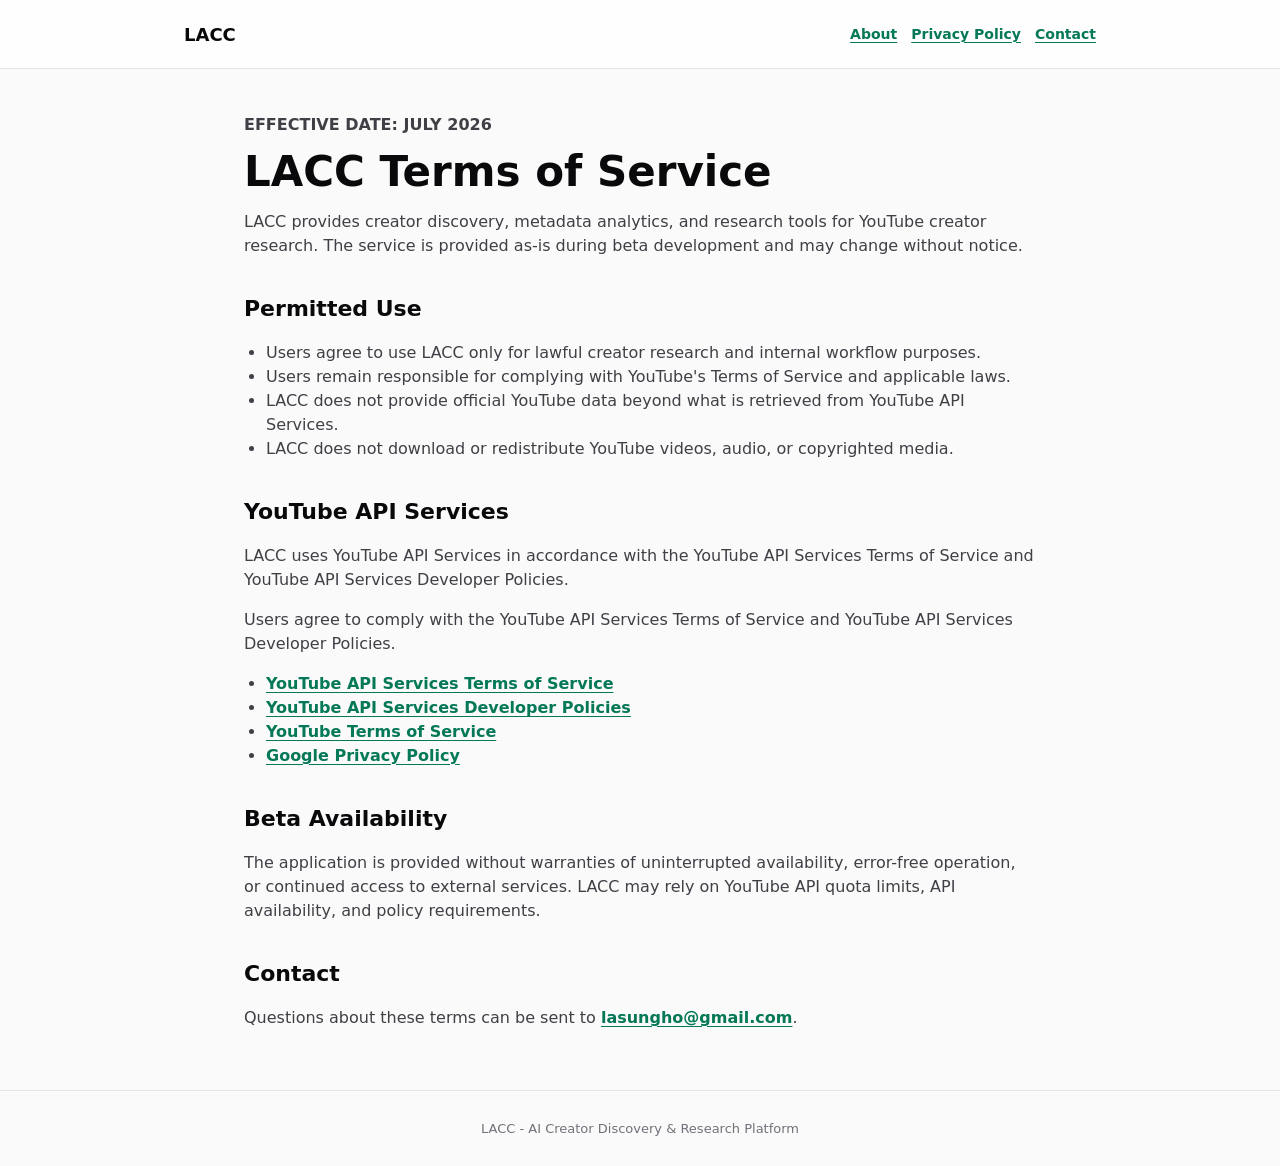
==== terms.html @ 7ae967bc "Publish minimal LACC review pages" ====
<!doctype html>
<html lang="en">
  <head>
    <meta charset="utf-8">
    <meta name="viewport" content="width=device-width, initial-scale=1">
    <title>LACC Terms of Service</title>
    <meta name="description" content="Terms of Service for LACC, an AI-powered creator discovery and metadata research platform.">
    <link rel="stylesheet" href="style.css">
  </head>
  <body>
    <div class="site-shell">
      <header class="nav">
        <div class="nav-inner">
          <a class="brand" href="index.html">LACC</a>
          <nav class="nav-links" aria-label="Primary">
            <a href="index.html">About</a>
            <a href="privacy.html">Privacy Policy</a>
            <a href="mailto:lasungho@gmail.com">Contact</a>
          </nav>
        </div>
      </header>

      <main class="section content">
        <p class="eyebrow">Effective Date: July 2026</p>
        <h1>LACC Terms of Service</h1>
        <p>
          LACC provides creator discovery, metadata analytics, and research tools for YouTube creator research.
          The service is provided as-is during beta development and may change without notice.
        </p>

        <h2>Permitted Use</h2>
        <ul>
          <li>Users agree to use LACC only for lawful creator research and internal workflow purposes.</li>
          <li>Users remain responsible for complying with YouTube's Terms of Service and applicable laws.</li>
          <li>LACC does not provide official YouTube data beyond what is retrieved from YouTube API Services.</li>
          <li>LACC does not download or redistribute YouTube videos, audio, or copyrighted media.</li>
        </ul>

        <h2>YouTube API Services</h2>
        <p>
          LACC uses YouTube API Services in accordance with the YouTube API Services Terms of Service and
          YouTube API Services Developer Policies.
        </p>
        <p>
          Users agree to comply with the YouTube API Services Terms of Service and YouTube API Services Developer Policies.
        </p>
        <ul>
          <li><a href="https://developers.google.com/youtube/terms/api-services-terms-of-service">YouTube API Services Terms of Service</a></li>
          <li><a href="https://developers.google.com/youtube/terms/developer-policies">YouTube API Services Developer Policies</a></li>
          <li><a href="https://www.youtube.com/t/terms">YouTube Terms of Service</a></li>
          <li><a href="https://policies.google.com/privacy">Google Privacy Policy</a></li>
        </ul>

        <h2>Beta Availability</h2>
        <p>
          The application is provided without warranties of uninterrupted availability, error-free operation, or
          continued access to external services. LACC may rely on YouTube API quota limits, API availability, and
          policy requirements.
        </p>

        <h2>Contact</h2>
        <p>Questions about these terms can be sent to <a href="mailto:lasungho@gmail.com">lasungho@gmail.com</a>.</p>
      </main>

      <footer class="footer">LACC - AI Creator Discovery &amp; Research Platform</footer>
    </div>
  </body>
</html>
---- style.css ----
:root {
  color-scheme: light;
  font-family: Inter, ui-sans-serif, system-ui, -apple-system, BlinkMacSystemFont, "Segoe UI", sans-serif;
  line-height: 1.5;
  color: #18181b;
  background: #fafafa;
}

* {
  box-sizing: border-box;
}

body {
  margin: 0;
  background: #fafafa;
}

a {
  color: #047857;
  font-weight: 700;
  text-decoration-thickness: 0.08em;
  text-underline-offset: 0.18em;
}

.site-shell {
  min-height: 100vh;
}

.nav {
  border-bottom: 1px solid #e4e4e7;
  background: rgba(255, 255, 255, 0.88);
}

.nav-inner,
.section {
  width: min(100%, 960px);
  margin: 0 auto;
  padding: 0 24px;
}

.nav-inner {
  display: flex;
  align-items: center;
  justify-content: space-between;
  min-height: 68px;
  gap: 18px;
}

.brand {
  color: #09090b;
  font-size: 18px;
  font-weight: 900;
  letter-spacing: 0;
  text-decoration: none;
}

.nav-links {
  display: flex;
  flex-wrap: wrap;
  justify-content: flex-end;
  gap: 14px;
  font-size: 14px;
}

.hero {
  border-bottom: 1px solid #e4e4e7;
  background: #ffffff;
}

.hero .section {
  padding-top: 72px;
  padding-bottom: 58px;
}

.eyebrow {
  margin: 0 0 14px;
  color: #047857;
  font-size: 13px;
  font-weight: 900;
  text-transform: uppercase;
}

h1 {
  margin: 0;
  max-width: 760px;
  color: #09090b;
  font-size: 56px;
  line-height: 1.02;
  letter-spacing: 0;
}

.lead {
  max-width: 760px;
  margin: 22px 0 0;
  color: #3f3f46;
  font-size: 19px;
}

.actions {
  display: flex;
  flex-wrap: wrap;
  gap: 12px;
  margin-top: 28px;
}

.button {
  display: inline-flex;
  min-height: 42px;
  align-items: center;
  justify-content: center;
  border: 1px solid #d4d4d8;
  border-radius: 8px;
  padding: 0 16px;
  background: #ffffff;
  color: #18181b;
  font-size: 14px;
  font-weight: 800;
  text-decoration: none;
}

.button.primary {
  border-color: #047857;
  background: #047857;
  color: #ffffff;
}

.section {
  padding-top: 44px;
  padding-bottom: 44px;
}

.grid {
  display: grid;
  grid-template-columns: repeat(3, minmax(0, 1fr));
  gap: 16px;
}

.card {
  min-height: 142px;
  border: 1px solid #e4e4e7;
  border-radius: 8px;
  padding: 18px;
  background: #ffffff;
}

.card h2,
.card h3 {
  margin: 0 0 8px;
  color: #09090b;
  font-size: 18px;
}

.card p {
  margin: 0;
  color: #52525b;
  font-size: 14px;
}

.content {
  max-width: 840px;
}

.content h1 {
  font-size: 42px;
}

.content h2 {
  margin: 34px 0 10px;
  color: #09090b;
  font-size: 22px;
}

.content p,
.content li {
  color: #3f3f46;
  font-size: 16px;
}

.content ul {
  padding-left: 22px;
}

.notice {
  border: 1px solid #a7f3d0;
  border-radius: 8px;
  margin: 24px 0;
  padding: 14px 16px;
  background: #ecfdf5;
  color: #064e3b;
  font-weight: 800;
}

.footer {
  border-top: 1px solid #e4e4e7;
  padding: 28px 24px;
  color: #71717a;
  font-size: 13px;
  text-align: center;
}

@media (max-width: 760px) {
  .nav-inner {
    align-items: flex-start;
    flex-direction: column;
    padding-top: 16px;
    padding-bottom: 16px;
  }

  .nav-links {
    justify-content: flex-start;
  }

  .hero .section {
    padding-top: 48px;
    padding-bottom: 42px;
  }

  h1 {
    font-size: 40px;
  }

  .lead {
    font-size: 17px;
  }

  .grid {
    grid-template-columns: 1fr;
  }
}
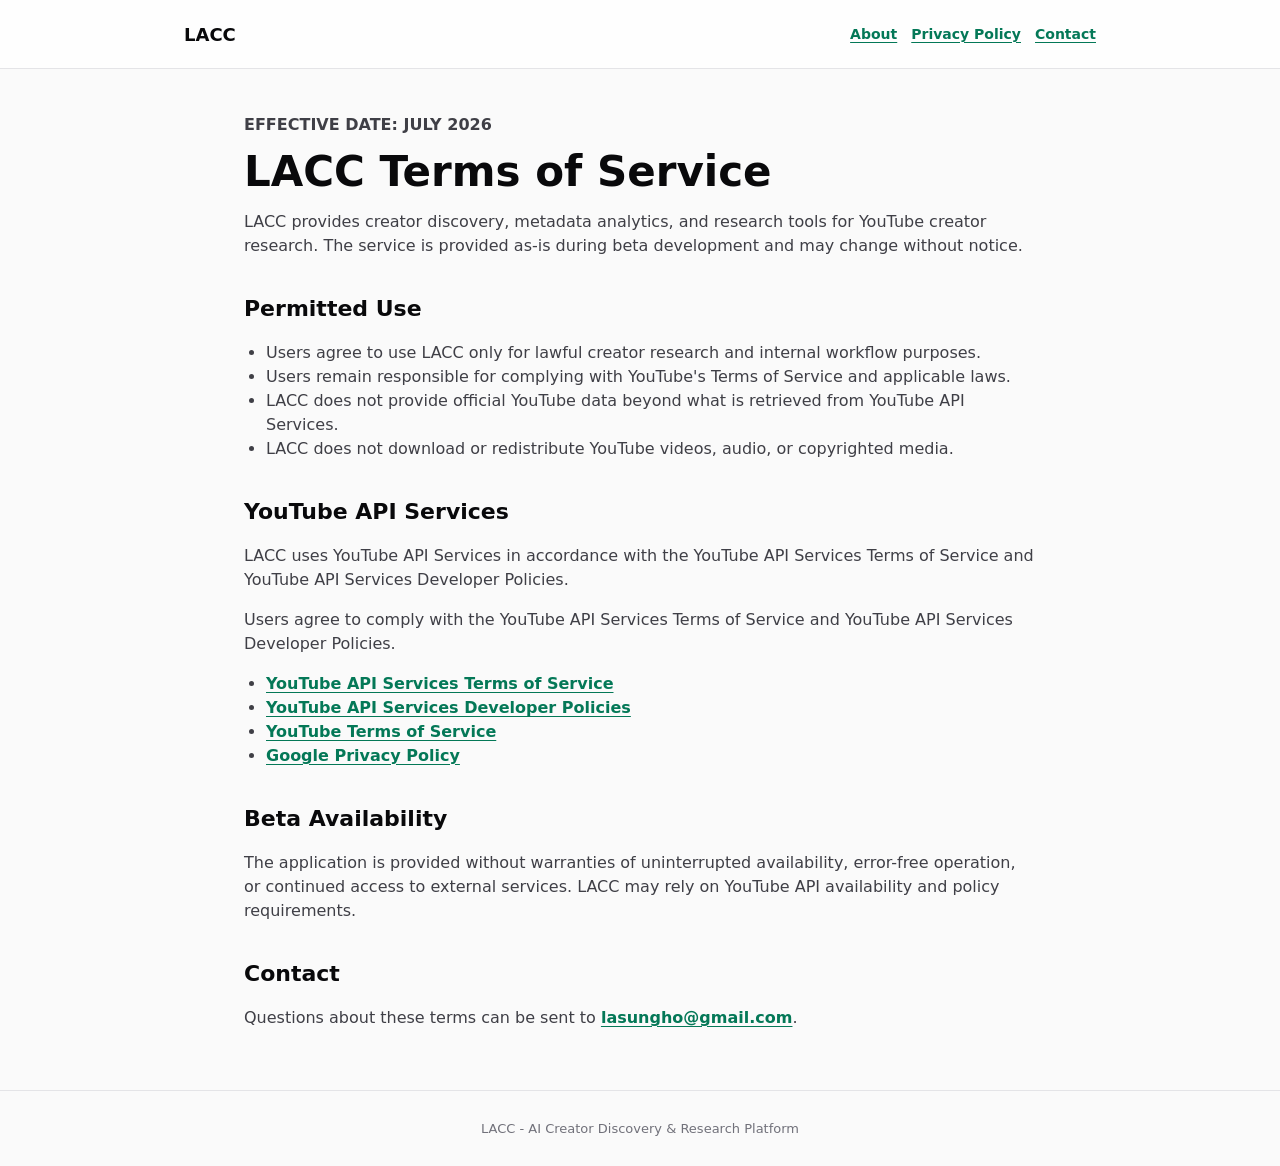
==== commit 10b33050: "Remove quota wording from public terms" ====
--- a/terms.html
+++ b/terms.html
@@ -54,8 +54,7 @@
         <h2>Beta Availability</h2>
         <p>
           The application is provided without warranties of uninterrupted availability, error-free operation, or
-          continued access to external services. LACC may rely on YouTube API quota limits, API availability, and
-          policy requirements.
+          continued access to external services. LACC may rely on YouTube API availability and policy requirements.
         </p>
 
         <h2>Contact</h2>
